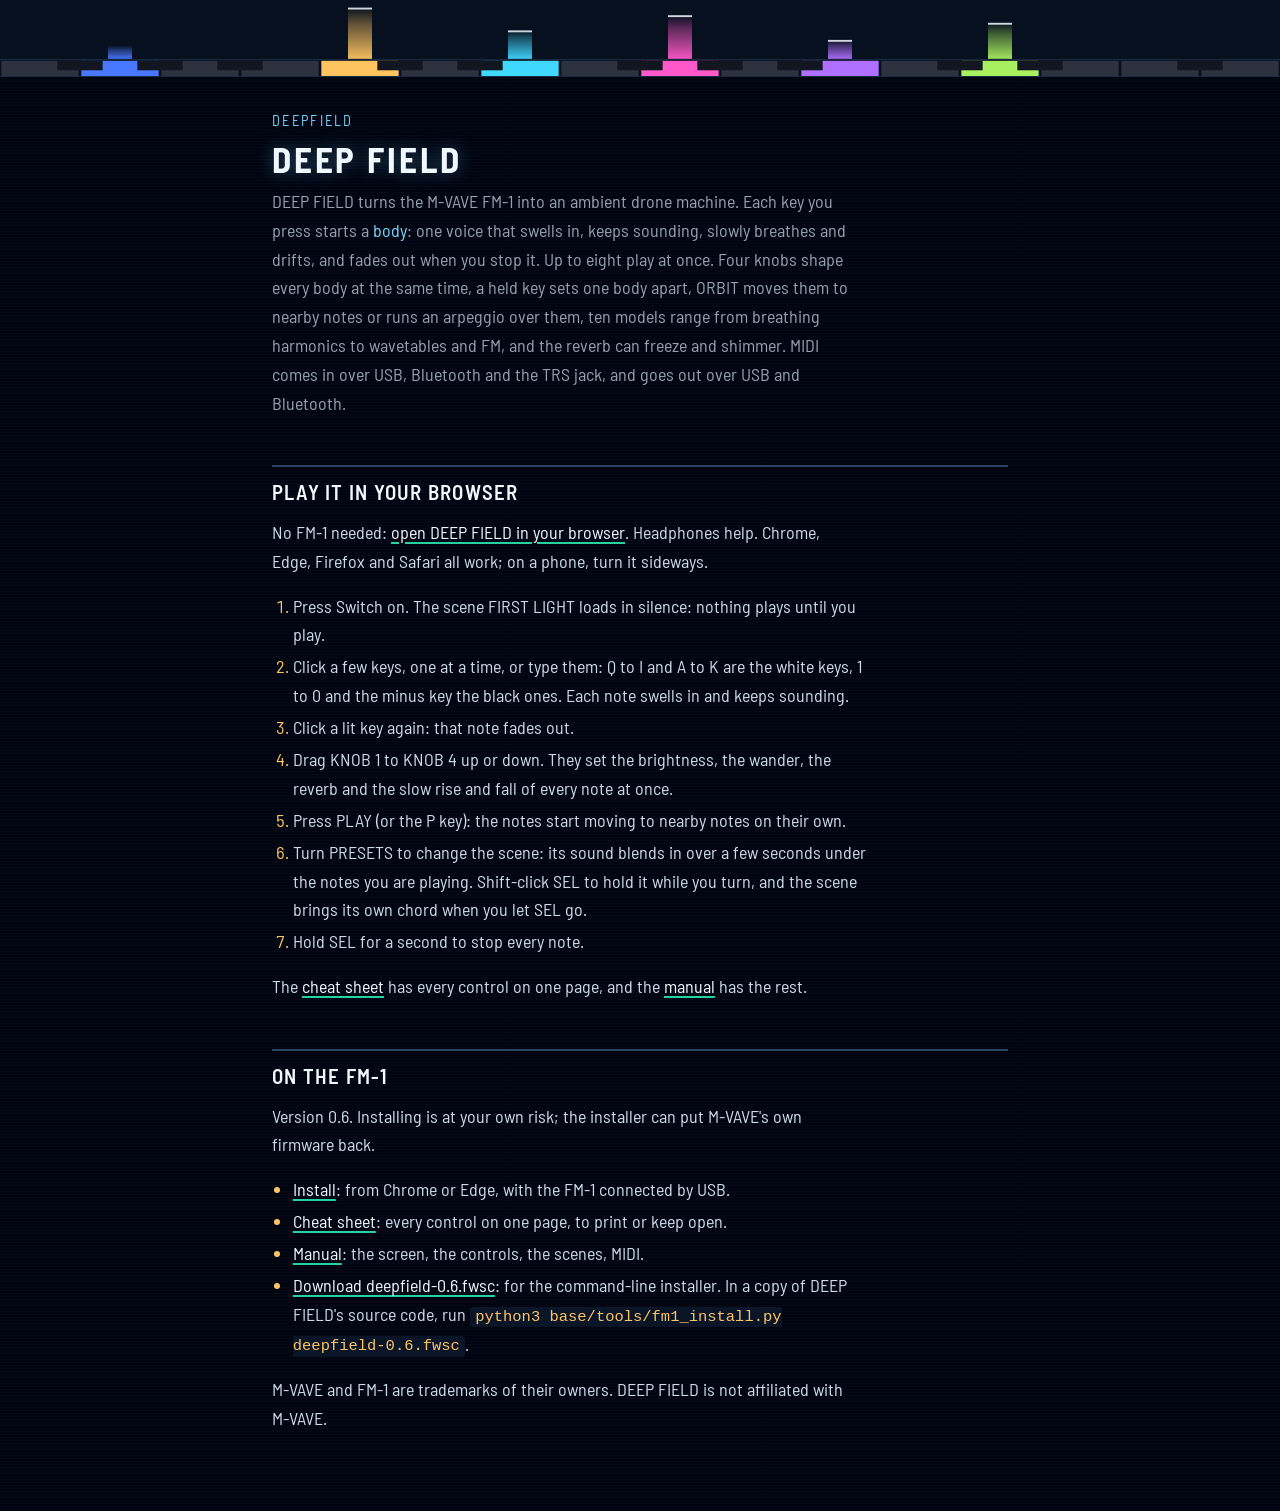
==== index.html @ 951371e3 "Site for deepfield 0.6 (from 09384cf)" ====
<!doctype html>
<html lang="en">
<head>
<meta charset="utf-8">
<meta name="viewport" content="width=device-width, initial-scale=1">
<title>deepfield · an ambient drone machine for the FM-1</title>
<meta name="description" content="deepfield, an ambient drone machine for the FM-1 for deepfield, a firmware for the M-VAVE FM-1.">
<style>
/* paper and ink: warm white paper, ink-blue type, vermilion for what is played, mustard for asides; a shade of the
   paper for code and callouts (CTL-1's; a firmware may restyle its site) */
:root {
  --paper: #fbf8f1; --sheet: #efe9dc; --rule: #ddd4c2; --ink: #1e2b5a; --muted: #5d6585;
  --hot: #e5482e; --hot-t: #f8d3c9; --cool: #d9a21b; --cool-t: #f5e4b8;
  --hot-ink: #c23a22;                                 /* the vermilion as text: 4.5:1 on the paper */
  color-scheme: light;
}
body {
  background: var(--paper); color: var(--ink); margin: 0;
  font: 400 17px/1.6 "Helvetica Neue", Helvetica, Arial, sans-serif;
  padding-inline: 16px; padding-block: 32px 64px;
}
main { max-width: 46rem; margin: 0 auto; }
.page > .site { max-width: 46rem; margin-inline: auto; }
main:focus { outline: none; }
h1, h2, h3 { font-family: inherit; text-wrap: balance; line-height: 1.2; }
h1 { font-size: 2.2rem; font-weight: 700; margin: 0 0 .4rem; letter-spacing: .02em; }
h2 { font-size: 1.3rem; font-weight: 700; margin: 3rem 0 .8rem; padding-top: .8rem; border-top: 2px solid var(--ink); }
h2 .num { color: var(--hot); margin-right: .5em; font-variant-numeric: tabular-nums; }
h3 { font-size: 1.1rem; font-weight: 700; margin: 2rem 0 .5rem; }
p, li { max-width: 65ch; }
p { margin: 0 0 1rem; }
ul, ol { padding-left: 1.3rem; margin: 0 0 1rem; }
li { margin: .2rem 0; }
li::marker { color: var(--hot); }
strong { font-weight: 700; }
a { color: var(--ink); text-decoration-color: var(--hot); text-decoration-thickness: 2px; text-underline-offset: 3px; }
a:hover { background: var(--hot-t); }
:focus-visible { outline: 3px solid var(--hot-ink); outline-offset: 2px; }
.skip { position: absolute; left: 16px; top: -100px; background: var(--ink); color: var(--paper); padding: 8px 14px; border-radius: 0 0 6px 6px; z-index: 1; }
.skip:focus { top: 0; }
code, pre { font-family: ui-monospace, Menlo, Consolas, monospace; font-size: .86em; }
code { background: var(--sheet); padding: .08em .35em; border-radius: 3px; }
pre { background: var(--sheet); border-radius: 6px; padding: 14px 16px; overflow-x: auto; line-height: 1.45; margin: 0 0 1.2rem; }
pre code { background: none; padding: 0; font-size: inherit; }
hr { display: none; }
.table { overflow-x: auto; margin: 0 0 1.3rem; }
table { border-collapse: collapse; width: 100%; font-size: .95rem; font-variant-numeric: tabular-nums; }
th, td { text-align: left; vertical-align: top; padding: .45rem .7rem .45rem 0; border-bottom: 1px solid var(--rule); }
th { font-weight: 700; text-transform: uppercase; letter-spacing: .06em; font-size: .78rem; color: var(--muted); border-bottom: 2px solid var(--ink); }
td:first-child { white-space: nowrap; }
.lede { margin-bottom: 1.6rem; }
.status { background: var(--sheet); border-radius: 6px; padding: 12px 16px; }
.status p { margin: 0; }
.site { display: flex; flex-wrap: wrap; align-items: baseline; gap: .3rem 1.2rem; margin: 0 0 1.6rem; padding-bottom: .5rem; border-bottom: 2px solid var(--ink); }
.site .home { font-size: 1.1rem; font-weight: 700; letter-spacing: .04em; color: var(--ink); text-decoration: none; }
.site .home:hover { color: var(--hot-ink); background: none; }
.site nav { margin-left: auto; display: flex; flex-wrap: wrap; gap: .2rem 1rem; font-size: .92rem; }
.site nav a { color: var(--ink); text-underline-offset: 3px; }
.site nav a[aria-current] { text-decoration: none; color: var(--hot-ink); }
a.home { color: inherit; text-decoration: none; }
a.home:hover { background: none; color: var(--hot-ink); }
main > a.home { display: inline-block; font-size: .9rem; letter-spacing: .08em; text-transform: uppercase; color: var(--muted); margin: 0 0 .4rem; }
.callout { border-left: 4px solid var(--cool); background: var(--cool-t); padding: 10px 16px; margin: 0 0 1.2rem; max-width: 65ch; border-radius: 0 6px 6px 0; }
.callout p { margin: 0; }
details { background: var(--sheet); border-radius: 6px; padding: 0 16px; margin: 0 0 1.2rem; }
details > summary { cursor: pointer; padding: 10px 0; }
details[open] > summary { margin-bottom: .4rem; }
details > :last-child { margin-bottom: 1rem; }
.swatch { display: inline-block; width: .7em; height: .7em; margin-right: .4em; vertical-align: .02em; }
nav.contents ol { columns: 2 14rem; column-gap: 2rem; padding-left: 1.3rem; }
.figs { display: flex; flex-wrap: wrap; gap: 20px; margin: .4rem 0 1.6rem; }
figure { margin: 0; flex: 0 1 auto; }
figure img { display: block; max-width: 100%; height: auto; }
figure.shot img { width: 300px; image-rendering: pixelated; border-radius: 4px; box-shadow: 0 0 0 1px var(--rule); }
figure.wide { flex-basis: 100%; }
figure.wide img { width: 100%; }
figcaption { color: var(--muted); font-size: .88rem; margin-top: .4rem; max-width: 300px; }
figure.wide figcaption { max-width: none; }
nav.contents li { break-inside: avoid; }
@media (prefers-reduced-motion: no-preference) { html { scroll-behavior: smooth; } }
</style>
<style id="phosphor">
/* PHOSPHOR: DEEP FIELD's site in the unit's own screen. The colours are ui.c's (C_SKY ground, C_TEXT cyan, C_LABEL,
   C_RULE, C_BRIGHT, C_FX_ON teal, the body hues), the type its Barlow Semi Condensed; a strip of keys with beams
   rising heads every page. tools/site_theme.py puts this in every page of the built site, after the page's own
   styles, so it sets each page's colour variables (fm1-base's manual and front page, installer and emulator, and
   the cheat sheet) whatever the visitor's light or dark setting. */
@import url("https://fonts.googleapis.com/css2?family=Barlow+Semi+Condensed:ital,wght@0,400;0,500;0,600;0,700;1,400&display=swap");

:root, :root:not([data-theme]), :root[data-theme], :root:not([data-theme="light"]) {
  --pf-sky: #000410; --pf-band: #07101f; --pf-card: #0a1628; --pf-rule: #1a2c46; --pf-rule-hi: #2a4466;
  --pf-text: #cddae8; --pf-label: #96a0af; --pf-cyan: #78d7ff; --pf-bright: #f0f8ff; --pf-teal: #28d2a0;
  --pf-sun: #ffc460; --pf-magenta: #ff60d0; --pf-violet: #a878ff; --pf-warn: #ff9646;
  --pf-font: "Barlow Semi Condensed", "Arial Narrow", system-ui, sans-serif;
  /* fm1-base's manual and front page */
  --paper: var(--pf-sky) !important; --sheet: var(--pf-card) !important; --rule: var(--pf-rule) !important;
  --ink: var(--pf-text) !important; --muted: var(--pf-label) !important; --hot: var(--pf-sun) !important;
  --hot-t: rgba(40, 210, 160, .16) !important; --hot-ink: var(--pf-teal) !important;
  --cool: var(--pf-violet) !important; --cool-t: rgba(168, 120, 255, .12) !important;
  /* the installer */
  --bg: var(--pf-sky) !important; --fg: var(--pf-text) !important; --dim: var(--pf-label) !important;
  --accent: var(--pf-teal) !important; --on-accent: var(--pf-sky) !important; --bad: var(--pf-warn) !important;
  --focus: var(--pf-cyan) !important;
  /* the emulator and the cheat sheet */
  --ground: var(--pf-sky) !important; --card: var(--pf-card) !important; --teal: var(--pf-teal) !important;
  --cap: #0c1a33 !important; --cap-ink: var(--pf-bright) !important; --cap-rule: var(--pf-rule-hi) !important;
  --key: #e8ecf4 !important; --key-ink: var(--pf-sky) !important;
  --green: #60ffb0 !important; --orange: var(--pf-sun) !important; --red: #ff5a64 !important;
  --font: var(--pf-font) !important;
  color-scheme: dark !important;
}

html { background: var(--pf-sky); }
body {
  font-family: var(--pf-font) !important; font-size: 18px; color: var(--pf-text);
  background-color: var(--pf-sky) !important;
  background-image: repeating-linear-gradient(to bottom, rgba(120, 215, 255, .022) 0 1px, transparent 1px 3px) !important;
  padding-top: 0 !important; overflow-x: clip;
}
body::before {                           /* the keys strip with beams rising, as on the unit's BEAMS view; edge to edge
                                          * whatever the page's own padding */
  content: ""; display: block; height: 76px; margin: 0 calc(50% - 50vw) 28px;
  background: var(--pf-band) url("data:image/svg+xml,%3Csvg xmlns=%22http://www.w3.org/2000/svg%22 viewBox=%220 0 960 80%22 preserveAspectRatio=%22none%22%3E%0A%3Cdefs%3E%0A%3ClinearGradient id=%22b4%22 x1=%220%22 y1=%221%22 x2=%220%22 y2=%220%22%3E%3Cstop offset=%220%22 stop-color=%22%23ffc460%22 stop-opacity=%22.95%22/%3E%3Cstop offset=%22.7%22 stop-color=%22%23ffc460%22 stop-opacity=%22.35%22/%3E%3Cstop offset=%221%22 stop-color=%22%23ffc460%22 stop-opacity=%220%22/%3E%3C/linearGradient%3E%0A%3ClinearGradient id=%22b6%22 x1=%220%22 y1=%221%22 x2=%220%22 y2=%220%22%3E%3Cstop offset=%220%22 stop-color=%22%2340d8ff%22 stop-opacity=%22.95%22/%3E%3Cstop offset=%22.7%22 stop-color=%22%2340d8ff%22 stop-opacity=%22.35%22/%3E%3Cstop offset=%221%22 stop-color=%22%2340d8ff%22 stop-opacity=%220%22/%3E%3C/linearGradient%3E%0A%3ClinearGradient id=%22b8%22 x1=%220%22 y1=%221%22 x2=%220%22 y2=%220%22%3E%3Cstop offset=%220%22 stop-color=%22%23ff58c8%22 stop-opacity=%22.95%22/%3E%3Cstop offset=%22.7%22 stop-color=%22%23ff58c8%22 stop-opacity=%22.35%22/%3E%3Cstop offset=%221%22 stop-color=%22%23ff58c8%22 stop-opacity=%220%22/%3E%3C/linearGradient%3E%0A%3ClinearGradient id=%22b10%22 x1=%220%22 y1=%221%22 x2=%220%22 y2=%220%22%3E%3Cstop offset=%220%22 stop-color=%22%23b070ff%22 stop-opacity=%22.95%22/%3E%3Cstop offset=%22.7%22 stop-color=%22%23b070ff%22 stop-opacity=%22.35%22/%3E%3Cstop offset=%221%22 stop-color=%22%23b070ff%22 stop-opacity=%220%22/%3E%3C/linearGradient%3E%0A%3ClinearGradient id=%22b12%22 x1=%220%22 y1=%221%22 x2=%220%22 y2=%220%22%3E%3Cstop offset=%220%22 stop-color=%22%23a8f060%22 stop-opacity=%22.95%22/%3E%3Cstop offset=%22.7%22 stop-color=%22%23a8f060%22 stop-opacity=%22.35%22/%3E%3Cstop offset=%221%22 stop-color=%22%23a8f060%22 stop-opacity=%220%22/%3E%3C/linearGradient%3E%0A%3ClinearGradient id=%22b1%22 x1=%220%22 y1=%221%22 x2=%220%22 y2=%220%22%3E%3Cstop offset=%220%22 stop-color=%22%234878ff%22 stop-opacity=%22.95%22/%3E%3Cstop offset=%22.7%22 stop-color=%22%234878ff%22 stop-opacity=%22.35%22/%3E%3Cstop offset=%221%22 stop-color=%22%234878ff%22 stop-opacity=%220%22/%3E%3C/linearGradient%3E%0A%3C/defs%3E%0A%3Crect x=%221%22 y=%2264%22 width=%2258%22 height=%2216%22 fill=%22%232c3240%22/%3E%0A%3Crect x=%2261%22 y=%2264%22 width=%2258%22 height=%2216%22 fill=%22%234878ff%22/%3E%0A%3Crect x=%22121%22 y=%2264%22 width=%2258%22 height=%2216%22 fill=%22%232c3240%22/%3E%0A%3Crect x=%22181%22 y=%2264%22 width=%2258%22 height=%2216%22 fill=%22%232c3240%22/%3E%0A%3Crect x=%22241%22 y=%2264%22 width=%2258%22 height=%2216%22 fill=%22%23ffc460%22/%3E%0A%3Crect x=%22301%22 y=%2264%22 width=%2258%22 height=%2216%22 fill=%22%232c3240%22/%3E%0A%3Crect x=%22361%22 y=%2264%22 width=%2258%22 height=%2216%22 fill=%22%2340d8ff%22/%3E%0A%3Crect x=%22421%22 y=%2264%22 width=%2258%22 height=%2216%22 fill=%22%232c3240%22/%3E%0A%3Crect x=%22481%22 y=%2264%22 width=%2258%22 height=%2216%22 fill=%22%23ff58c8%22/%3E%0A%3Crect x=%22541%22 y=%2264%22 width=%2258%22 height=%2216%22 fill=%22%232c3240%22/%3E%0A%3Crect x=%22601%22 y=%2264%22 width=%2258%22 height=%2216%22 fill=%22%23b070ff%22/%3E%0A%3Crect x=%22661%22 y=%2264%22 width=%2258%22 height=%2216%22 fill=%22%232c3240%22/%3E%0A%3Crect x=%22721%22 y=%2264%22 width=%2258%22 height=%2216%22 fill=%22%23a8f060%22/%3E%0A%3Crect x=%22781%22 y=%2264%22 width=%2258%22 height=%2216%22 fill=%22%232c3240%22/%3E%0A%3Crect x=%22841%22 y=%2264%22 width=%2258%22 height=%2216%22 fill=%22%232c3240%22/%3E%0A%3Crect x=%22901%22 y=%2264%22 width=%2258%22 height=%2216%22 fill=%22%232c3240%22/%3E%0A%3Crect x=%2243%22 y=%2264%22 width=%2234%22 height=%2210%22 fill=%22%23121620%22/%3E%0A%3Crect x=%22103%22 y=%2264%22 width=%2234%22 height=%2210%22 fill=%22%23121620%22/%3E%0A%3Crect x=%22163%22 y=%2264%22 width=%2234%22 height=%2210%22 fill=%22%23121620%22/%3E%0A%3Crect x=%22283%22 y=%2264%22 width=%2234%22 height=%2210%22 fill=%22%23121620%22/%3E%0A%3Crect x=%22343%22 y=%2264%22 width=%2234%22 height=%2210%22 fill=%22%23121620%22/%3E%0A%3Crect x=%22463%22 y=%2264%22 width=%2234%22 height=%2210%22 fill=%22%23121620%22/%3E%0A%3Crect x=%22523%22 y=%2264%22 width=%2234%22 height=%2210%22 fill=%22%23121620%22/%3E%0A%3Crect x=%22583%22 y=%2264%22 width=%2234%22 height=%2210%22 fill=%22%23121620%22/%3E%0A%3Crect x=%22703%22 y=%2264%22 width=%2234%22 height=%2210%22 fill=%22%23121620%22/%3E%0A%3Crect x=%22763%22 y=%2264%22 width=%2234%22 height=%2210%22 fill=%22%23121620%22/%3E%0A%3Crect x=%22883%22 y=%2264%22 width=%2234%22 height=%2210%22 fill=%22%23121620%22/%3E%0A%3Crect x=%22261.0%22 y=%228%22 width=%2218%22 height=%2254%22 fill=%22url%28%23b4%29%22/%3E%0A%3Crect x=%22261.0%22 y=%228%22 width=%2218%22 height=%222%22 fill=%22%23f0f8ff%22 fill-opacity=%22.85%22/%3E%0A%3Crect x=%22381.0%22 y=%2232%22 width=%2218%22 height=%2230%22 fill=%22url%28%23b6%29%22/%3E%0A%3Crect x=%22381.0%22 y=%2232%22 width=%2218%22 height=%222%22 fill=%22%23f0f8ff%22 fill-opacity=%22.85%22/%3E%0A%3Crect x=%22501.0%22 y=%2216%22 width=%2218%22 height=%2246%22 fill=%22url%28%23b8%29%22/%3E%0A%3Crect x=%22501.0%22 y=%2216%22 width=%2218%22 height=%222%22 fill=%22%23f0f8ff%22 fill-opacity=%22.85%22/%3E%0A%3Crect x=%22621.0%22 y=%2242%22 width=%2218%22 height=%2220%22 fill=%22url%28%23b10%29%22/%3E%0A%3Crect x=%22621.0%22 y=%2242%22 width=%2218%22 height=%222%22 fill=%22%23f0f8ff%22 fill-opacity=%22.85%22/%3E%0A%3Crect x=%22741.0%22 y=%2224%22 width=%2218%22 height=%2238%22 fill=%22url%28%23b12%29%22/%3E%0A%3Crect x=%22741.0%22 y=%2224%22 width=%2218%22 height=%222%22 fill=%22%23f0f8ff%22 fill-opacity=%22.85%22/%3E%0A%3Crect x=%2281.0%22 y=%2248%22 width=%2218%22 height=%2214%22 fill=%22url%28%23b1%29%22/%3E%0A%3Crect x=%220%22 y=%2262%22 width=%22960%22 height=%221%22 fill=%22%231a2c46%22/%3E%0A%3C/svg%3E%0A") center bottom / 100% 100% no-repeat;
  border-bottom: 1px solid var(--pf-rule);
}
::selection { background: rgba(40, 210, 160, .35); color: var(--pf-bright); }

h1, h2, h3 { color: var(--pf-bright); font-family: var(--pf-font); }
h1 { font-weight: 700; letter-spacing: .08em; text-transform: uppercase; text-shadow: 0 0 18px rgba(120, 215, 255, .35); }
h2 { font-weight: 600; letter-spacing: .06em; text-transform: uppercase; border-top-color: var(--pf-rule-hi) !important; }
h2 .num { color: var(--pf-sun); }
h3 { font-weight: 600; letter-spacing: .03em; color: var(--pf-cyan); }
strong { color: var(--pf-bright); }
em { color: var(--pf-cyan); font-style: normal; }
a { color: var(--pf-bright); text-decoration-color: var(--pf-teal); }
a:hover { color: var(--pf-teal); background: none !important; }
li::marker { color: var(--pf-sun); }
code { background: var(--pf-card); color: var(--pf-sun); }
pre { background: var(--pf-card); border: 1px solid var(--pf-rule); }
pre code { color: var(--pf-text); }
th { color: var(--pf-cyan) !important; border-bottom-color: var(--pf-rule-hi) !important; letter-spacing: .1em; }
td { border-bottom-color: var(--pf-rule) !important; }
tr:hover td { background: rgba(120, 215, 255, .03); }
.site, main > a.home { border-bottom-color: var(--pf-rule-hi) !important; }
main > a.home { color: var(--pf-cyan) !important; letter-spacing: .16em; }
.callout { background: var(--cool-t); border-left-color: var(--pf-violet); }
details { background: var(--pf-card); border: 1px solid var(--pf-rule); }
figure.shot img { box-shadow: 0 0 0 1px var(--pf-rule-hi), 0 0 28px rgba(80, 224, 255, .14) !important; }
figcaption { color: var(--pf-label); }

/* the installer: its buttons as the unit's lit FX switch */
button { font-family: var(--pf-font); font-weight: 600; letter-spacing: .04em; }
main > h1 + p, .small { color: var(--pf-label); }
dialog { border: 1px solid var(--pf-rule-hi); }

/* the emulator's Switch on */
.start { background: rgba(0, 4, 16, .62) !important; }
.start button { background: var(--pf-teal) !important; color: var(--pf-sky) !important; }

@media (max-width: 600px) {
  body { font-size: 17px; }
  body::before { height: 56px; margin-bottom: 20px; }
}

@media print {                           /* paper, not the screen: dark ink on white, no strip */
  :root, :root:not([data-theme]), :root[data-theme], :root:not([data-theme="light"]) {
    --pf-sky: #ffffff; --pf-band: #ffffff; --pf-card: #f3f5f8; --pf-rule: #c8d0da; --pf-rule-hi: #8a96a6;
    --pf-text: #10161e; --pf-label: #4a5566; --pf-cyan: #0a5a7a; --pf-bright: #000000; --pf-teal: #0a6a52;
    --pf-sun: #8a5a00; --cap: #ffffff !important; --cap-ink: #10161e !important; --key: #ffffff !important;
    --key-ink: #10161e !important; color-scheme: light !important;
  }
  body { background: #fff !important; }
  body::before { display: none; }
  h1 { text-shadow: none; }
}
</style>
</head>
<body>
<a class="skip" href="#content">Skip to content</a>
<div class="page">
<main id="content" tabindex="-1">
<a class="home" href="../">deepfield</a>
<h1>DEEP FIELD</h1>
<p>DEEP FIELD turns the M-VAVE FM-1 into an ambient drone machine. Each key you press starts a <em>body</em>: one voice that swells in, keeps sounding, slowly breathes and drifts, and fades out when you stop it. Up to eight play at once. Four knobs shape every body at the same time, a held key sets one body apart, ORBIT moves them to nearby notes or runs an arpeggio over them, ten models range from breathing harmonics to wavetables and FM, and the reverb can freeze and shimmer. MIDI comes in over USB, Bluetooth and the TRS jack, and goes out over USB and Bluetooth.</p>
<h2 id="play-it-in-your-browser">Play it in your browser</h2>
<p>No FM-1 needed: <a href="emu/">open DEEP FIELD in your browser</a>. Headphones help. Chrome, Edge, Firefox and Safari all work; on a phone, turn it sideways.</p>
<ol><li>Press Switch on. The scene FIRST LIGHT loads in silence: nothing plays until you play.</li><li>Click a few keys, one at a time, or type them: Q to I and A to K are the white keys, 1 to 0 and the minus key the black ones. Each note swells in and keeps sounding.</li><li>Click a lit key again: that note fades out.</li><li>Drag KNOB 1 to KNOB 4 up or down. They set the brightness, the wander, the reverb and the slow rise and fall of every note at once.</li><li>Press PLAY (or the P key): the notes start moving to nearby notes on their own.</li><li>Turn PRESETS to change the scene: its sound blends in over a few seconds under the notes you are playing. Shift-click SEL to hold it while you turn, and the scene brings its own chord when you let SEL go.</li><li>Hold SEL for a second to stop every note.</li></ol>
<p>The <a href="cheatsheet/">cheat sheet</a> has every control on one page, and the <a href="manual/">manual</a> has the rest.</p>
<h2 id="on-the-fm-1">On the FM-1</h2>
<p>Version 0.6. Installing is at your own risk; the installer can put M-VAVE's own firmware back.</p>
<ul><li><a href="install/">Install</a>: from Chrome or Edge, with the FM-1 connected by USB.</li><li><a href="cheatsheet/">Cheat sheet</a>: every control on one page, to print or keep open.</li><li><a href="manual/">Manual</a>: the screen, the controls, the scenes, MIDI.</li><li><a href="firmware/deepfield-0.6.fwsc">Download deepfield-0.6.fwsc</a>: for the command-line installer. In a copy of DEEP FIELD's source code, run <code>python3 base/tools/fm1_install.py deepfield-0.6.fwsc</code>.</li></ul>
<p>M-VAVE and FM-1 are trademarks of their owners. DEEP FIELD is not affiliated with M-VAVE.</p>
</main>
</div>
</body>
</html>
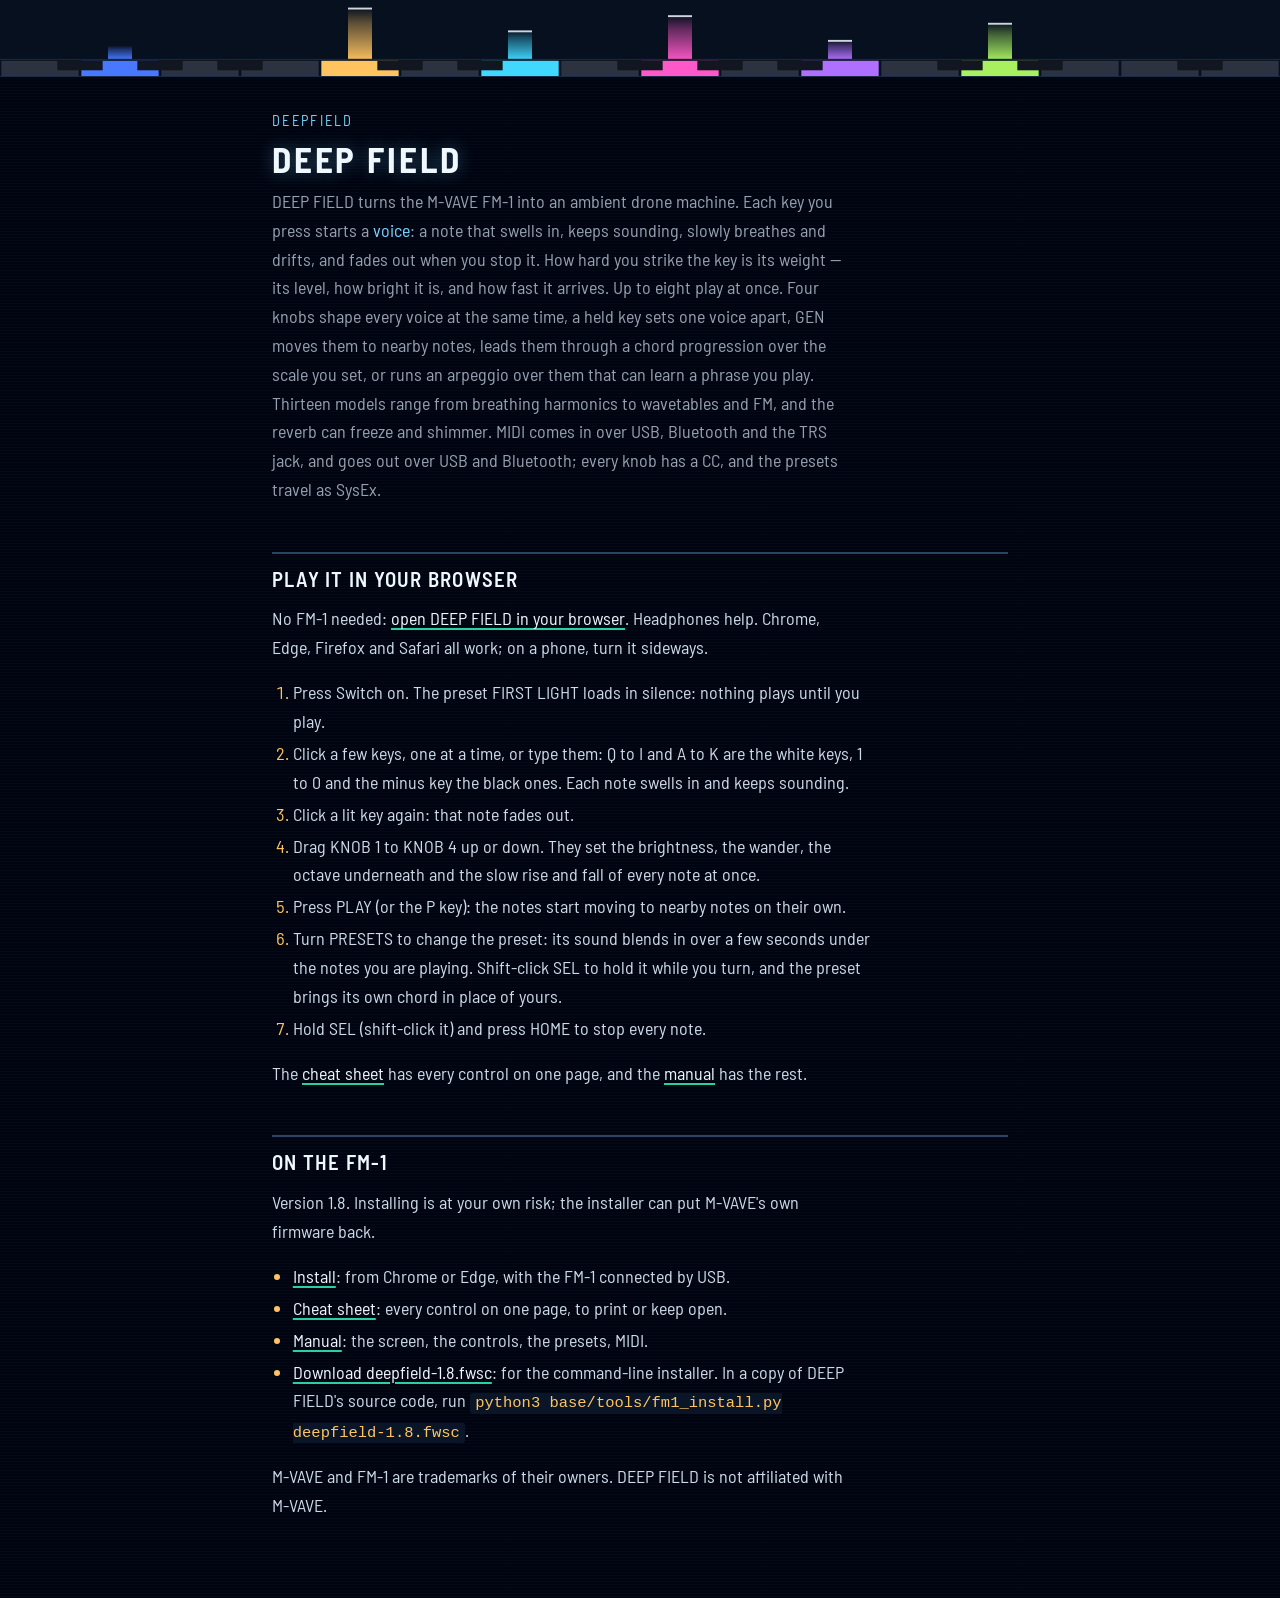
==== commit 8a317c88: "Site for deepfield 1.8 (from 2255f98)" ====
--- a/index.html
+++ b/index.html
@@ -181,14 +181,14 @@
 <main id="content" tabindex="-1">
 <a class="home" href="../">deepfield</a>
 <h1>DEEP FIELD</h1>
-<p>DEEP FIELD turns the M-VAVE FM-1 into an ambient drone machine. Each key you press starts a <em>body</em>: one voice that swells in, keeps sounding, slowly breathes and drifts, and fades out when you stop it. Up to eight play at once. Four knobs shape every body at the same time, a held key sets one body apart, ORBIT moves them to nearby notes or runs an arpeggio over them, ten models range from breathing harmonics to wavetables and FM, and the reverb can freeze and shimmer. MIDI comes in over USB, Bluetooth and the TRS jack, and goes out over USB and Bluetooth.</p>
+<p>DEEP FIELD turns the M-VAVE FM-1 into an ambient drone machine. Each key you press starts a <em>voice</em>: a note that swells in, keeps sounding, slowly breathes and drifts, and fades out when you stop it. How hard you strike the key is its weight — its level, how bright it is, and how fast it arrives. Up to eight play at once. Four knobs shape every voice at the same time, a held key sets one voice apart, GEN moves them to nearby notes, leads them through a chord progression over the scale you set, or runs an arpeggio over them that can learn a phrase you play. Thirteen models range from breathing harmonics to wavetables and FM, and the reverb can freeze and shimmer. MIDI comes in over USB, Bluetooth and the TRS jack, and goes out over USB and Bluetooth; every knob has a CC, and the presets travel as SysEx.</p>
 <h2 id="play-it-in-your-browser">Play it in your browser</h2>
 <p>No FM-1 needed: <a href="emu/">open DEEP FIELD in your browser</a>. Headphones help. Chrome, Edge, Firefox and Safari all work; on a phone, turn it sideways.</p>
-<ol><li>Press Switch on. The scene FIRST LIGHT loads in silence: nothing plays until you play.</li><li>Click a few keys, one at a time, or type them: Q to I and A to K are the white keys, 1 to 0 and the minus key the black ones. Each note swells in and keeps sounding.</li><li>Click a lit key again: that note fades out.</li><li>Drag KNOB 1 to KNOB 4 up or down. They set the brightness, the wander, the reverb and the slow rise and fall of every note at once.</li><li>Press PLAY (or the P key): the notes start moving to nearby notes on their own.</li><li>Turn PRESETS to change the scene: its sound blends in over a few seconds under the notes you are playing. Shift-click SEL to hold it while you turn, and the scene brings its own chord when you let SEL go.</li><li>Hold SEL for a second to stop every note.</li></ol>
+<ol><li>Press Switch on. The preset FIRST LIGHT loads in silence: nothing plays until you play.</li><li>Click a few keys, one at a time, or type them: Q to I and A to K are the white keys, 1 to 0 and the minus key the black ones. Each note swells in and keeps sounding.</li><li>Click a lit key again: that note fades out.</li><li>Drag KNOB 1 to KNOB 4 up or down. They set the brightness, the wander, the octave underneath and the slow rise and fall of every note at once.</li><li>Press PLAY (or the P key): the notes start moving to nearby notes on their own.</li><li>Turn PRESETS to change the preset: its sound blends in over a few seconds under the notes you are playing. Shift-click SEL to hold it while you turn, and the preset brings its own chord in place of yours.</li><li>Hold SEL (shift-click it) and press HOME to stop every note.</li></ol>
 <p>The <a href="cheatsheet/">cheat sheet</a> has every control on one page, and the <a href="manual/">manual</a> has the rest.</p>
 <h2 id="on-the-fm-1">On the FM-1</h2>
-<p>Version 0.6. Installing is at your own risk; the installer can put M-VAVE's own firmware back.</p>
-<ul><li><a href="install/">Install</a>: from Chrome or Edge, with the FM-1 connected by USB.</li><li><a href="cheatsheet/">Cheat sheet</a>: every control on one page, to print or keep open.</li><li><a href="manual/">Manual</a>: the screen, the controls, the scenes, MIDI.</li><li><a href="firmware/deepfield-0.6.fwsc">Download deepfield-0.6.fwsc</a>: for the command-line installer. In a copy of DEEP FIELD's source code, run <code>python3 base/tools/fm1_install.py deepfield-0.6.fwsc</code>.</li></ul>
+<p>Version 1.8. Installing is at your own risk; the installer can put M-VAVE's own firmware back.</p>
+<ul><li><a href="install/">Install</a>: from Chrome or Edge, with the FM-1 connected by USB.</li><li><a href="cheatsheet/">Cheat sheet</a>: every control on one page, to print or keep open.</li><li><a href="manual/">Manual</a>: the screen, the controls, the presets, MIDI.</li><li><a href="firmware/deepfield-1.8.fwsc">Download deepfield-1.8.fwsc</a>: for the command-line installer. In a copy of DEEP FIELD's source code, run <code>python3 base/tools/fm1_install.py deepfield-1.8.fwsc</code>.</li></ul>
 <p>M-VAVE and FM-1 are trademarks of their owners. DEEP FIELD is not affiliated with M-VAVE.</p>
 </main>
 </div>
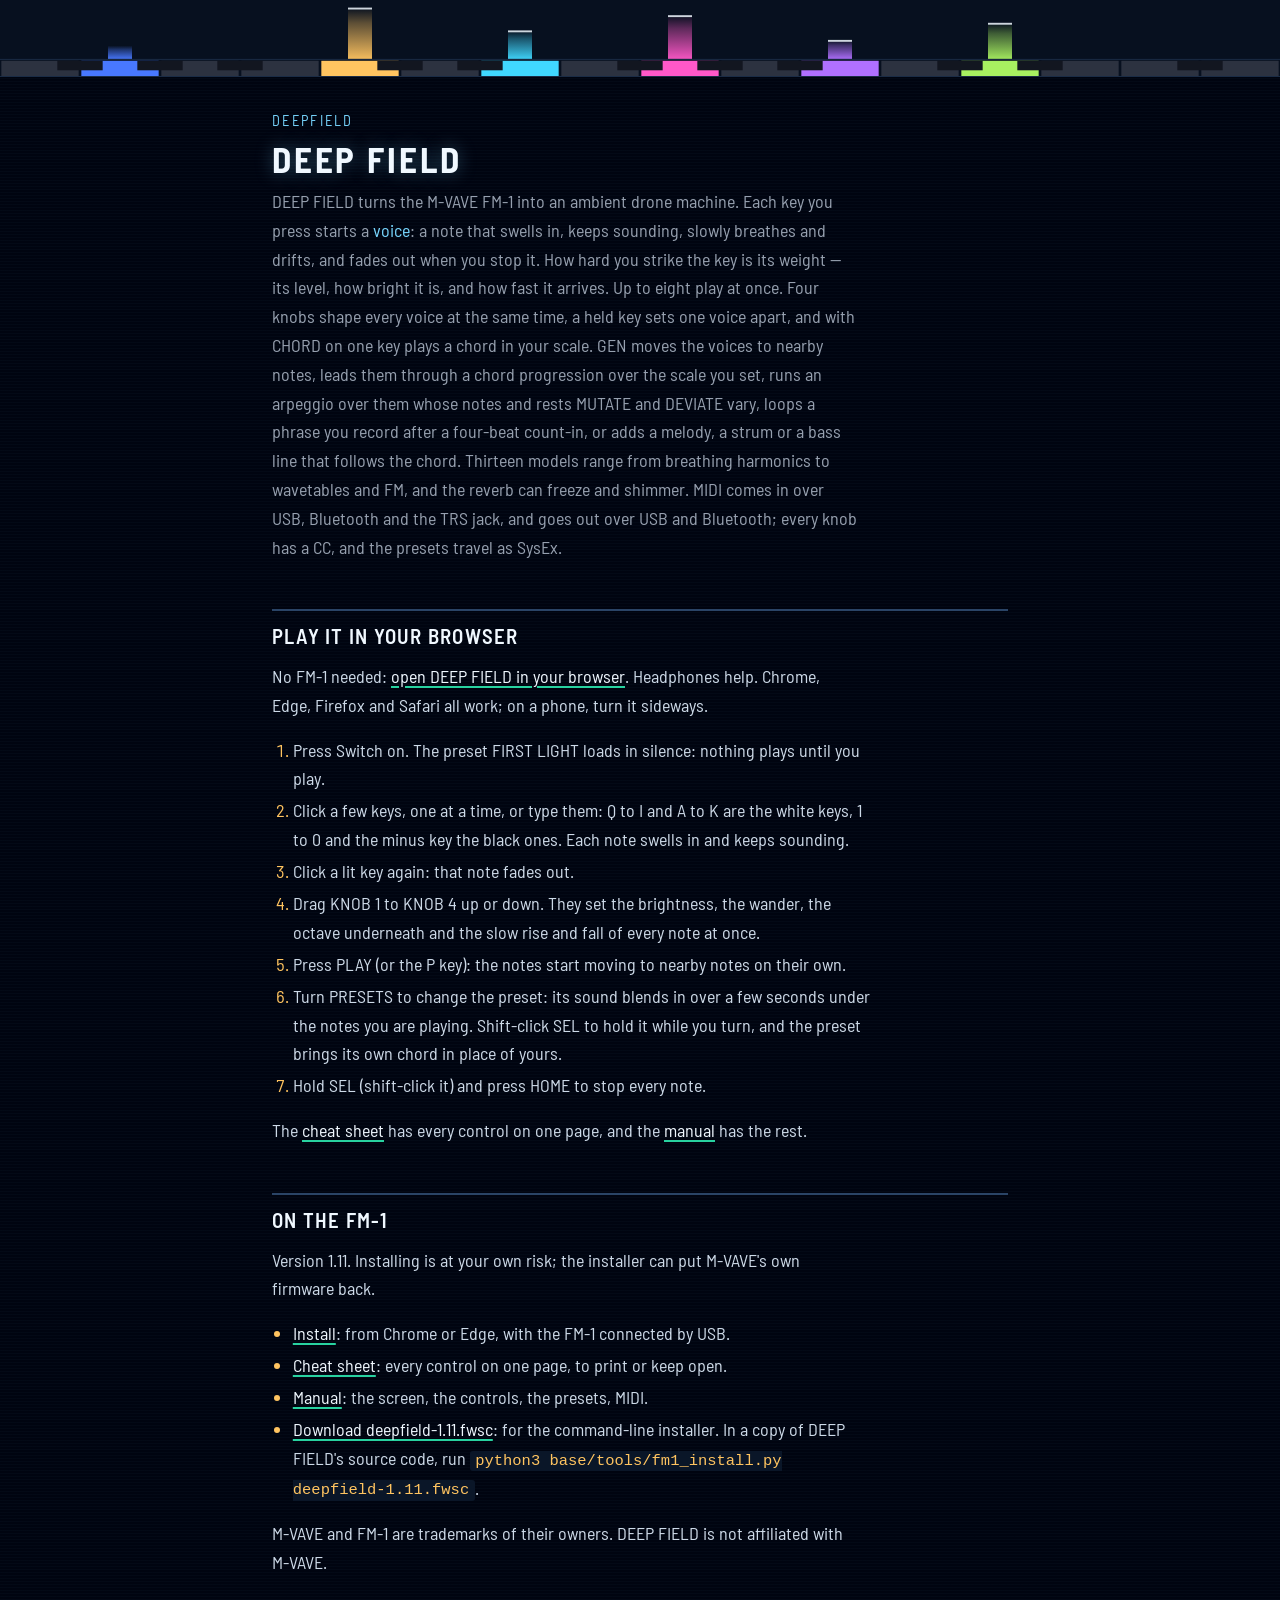
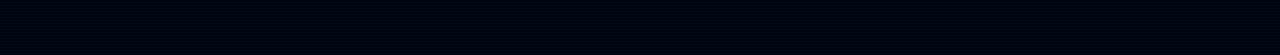
==== commit 94f33ae2: "Site for deepfield 1.11 (from d2746d4)" ====
--- a/index.html
+++ b/index.html
@@ -181,14 +181,14 @@
 <main id="content" tabindex="-1">
 <a class="home" href="../">deepfield</a>
 <h1>DEEP FIELD</h1>
-<p>DEEP FIELD turns the M-VAVE FM-1 into an ambient drone machine. Each key you press starts a <em>voice</em>: a note that swells in, keeps sounding, slowly breathes and drifts, and fades out when you stop it. How hard you strike the key is its weight — its level, how bright it is, and how fast it arrives. Up to eight play at once. Four knobs shape every voice at the same time, a held key sets one voice apart, GEN moves them to nearby notes, leads them through a chord progression over the scale you set, or runs an arpeggio over them that can learn a phrase you play. Thirteen models range from breathing harmonics to wavetables and FM, and the reverb can freeze and shimmer. MIDI comes in over USB, Bluetooth and the TRS jack, and goes out over USB and Bluetooth; every knob has a CC, and the presets travel as SysEx.</p>
+<p>DEEP FIELD turns the M-VAVE FM-1 into an ambient drone machine. Each key you press starts a <em>voice</em>: a note that swells in, keeps sounding, slowly breathes and drifts, and fades out when you stop it. How hard you strike the key is its weight — its level, how bright it is, and how fast it arrives. Up to eight play at once. Four knobs shape every voice at the same time, a held key sets one voice apart, and with CHORD on one key plays a chord in your scale. GEN moves the voices to nearby notes, leads them through a chord progression over the scale you set, runs an arpeggio over them whose notes and rests MUTATE and DEVIATE vary, loops a phrase you record after a four-beat count-in, or adds a melody, a strum or a bass line that follows the chord. Thirteen models range from breathing harmonics to wavetables and FM, and the reverb can freeze and shimmer. MIDI comes in over USB, Bluetooth and the TRS jack, and goes out over USB and Bluetooth; every knob has a CC, and the presets travel as SysEx.</p>
 <h2 id="play-it-in-your-browser">Play it in your browser</h2>
 <p>No FM-1 needed: <a href="emu/">open DEEP FIELD in your browser</a>. Headphones help. Chrome, Edge, Firefox and Safari all work; on a phone, turn it sideways.</p>
 <ol><li>Press Switch on. The preset FIRST LIGHT loads in silence: nothing plays until you play.</li><li>Click a few keys, one at a time, or type them: Q to I and A to K are the white keys, 1 to 0 and the minus key the black ones. Each note swells in and keeps sounding.</li><li>Click a lit key again: that note fades out.</li><li>Drag KNOB 1 to KNOB 4 up or down. They set the brightness, the wander, the octave underneath and the slow rise and fall of every note at once.</li><li>Press PLAY (or the P key): the notes start moving to nearby notes on their own.</li><li>Turn PRESETS to change the preset: its sound blends in over a few seconds under the notes you are playing. Shift-click SEL to hold it while you turn, and the preset brings its own chord in place of yours.</li><li>Hold SEL (shift-click it) and press HOME to stop every note.</li></ol>
 <p>The <a href="cheatsheet/">cheat sheet</a> has every control on one page, and the <a href="manual/">manual</a> has the rest.</p>
 <h2 id="on-the-fm-1">On the FM-1</h2>
-<p>Version 1.8. Installing is at your own risk; the installer can put M-VAVE's own firmware back.</p>
-<ul><li><a href="install/">Install</a>: from Chrome or Edge, with the FM-1 connected by USB.</li><li><a href="cheatsheet/">Cheat sheet</a>: every control on one page, to print or keep open.</li><li><a href="manual/">Manual</a>: the screen, the controls, the presets, MIDI.</li><li><a href="firmware/deepfield-1.8.fwsc">Download deepfield-1.8.fwsc</a>: for the command-line installer. In a copy of DEEP FIELD's source code, run <code>python3 base/tools/fm1_install.py deepfield-1.8.fwsc</code>.</li></ul>
+<p>Version 1.11. Installing is at your own risk; the installer can put M-VAVE's own firmware back.</p>
+<ul><li><a href="install/">Install</a>: from Chrome or Edge, with the FM-1 connected by USB.</li><li><a href="cheatsheet/">Cheat sheet</a>: every control on one page, to print or keep open.</li><li><a href="manual/">Manual</a>: the screen, the controls, the presets, MIDI.</li><li><a href="firmware/deepfield-1.11.fwsc">Download deepfield-1.11.fwsc</a>: for the command-line installer. In a copy of DEEP FIELD's source code, run <code>python3 base/tools/fm1_install.py deepfield-1.11.fwsc</code>.</li></ul>
 <p>M-VAVE and FM-1 are trademarks of their owners. DEEP FIELD is not affiliated with M-VAVE.</p>
 </main>
 </div>
